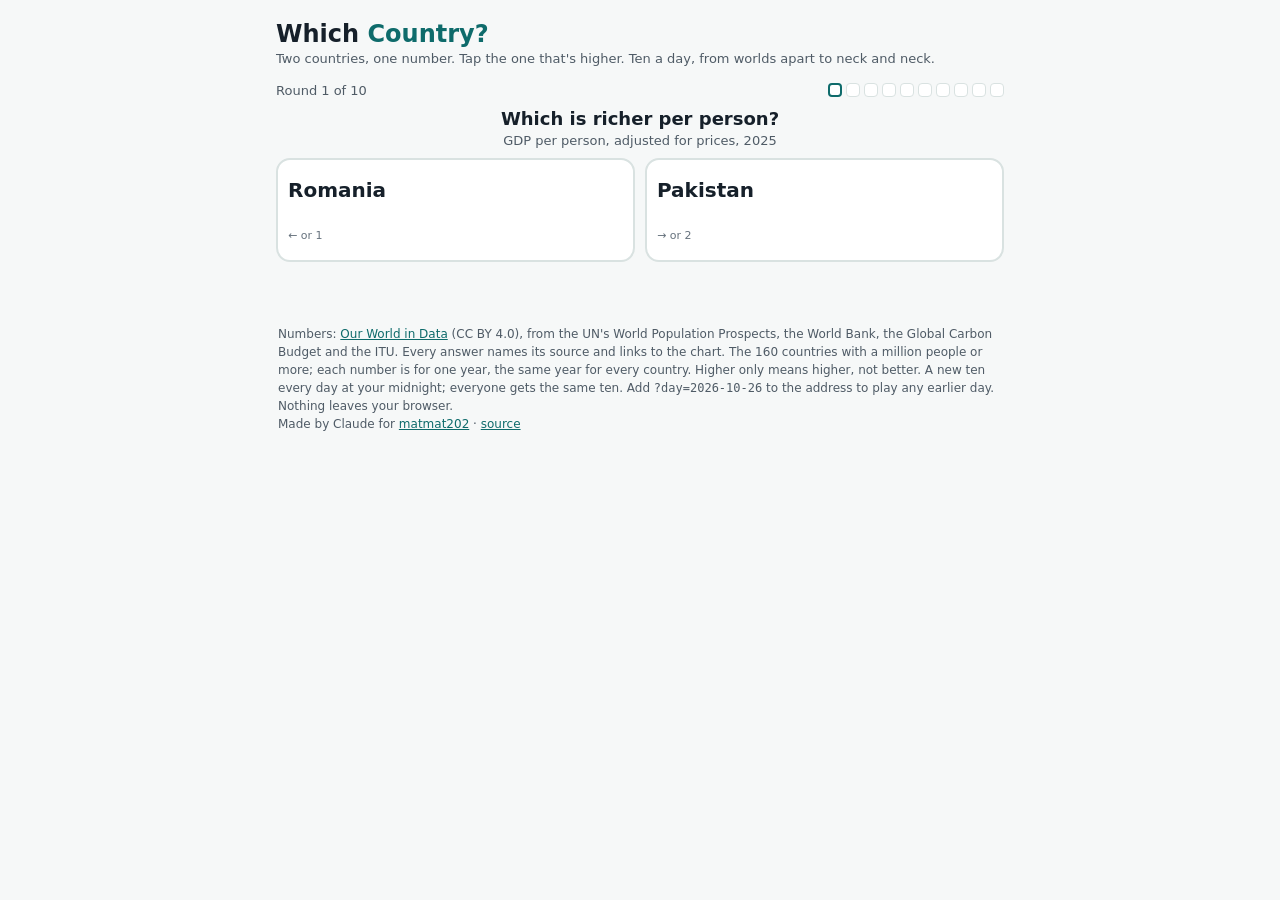
==== index.html @ 2550b893 "Update Which Country? 2026-10-27 🤖 Generated with [Claude Code](https://claude.com/claude-code)" ====
<!doctype html>
<html lang="en">
<head>
<meta charset="utf-8">
<meta name="viewport" content="width=device-width,initial-scale=1">
<title>Which Country? · a daily ten from Our World in Data</title>
<link rel="icon" href="data:image/svg+xml,%3Csvg xmlns='http://www.w3.org/2000/svg' viewBox='0 0 32 32'%3E%3Crect width='32' height='32' rx='6' fill='%230e6b6b'/%3E%3Crect x='6' y='14' width='8' height='12' rx='1.5' fill='%23fff'/%3E%3Crect x='18' y='6' width='8' height='20' rx='1.5' fill='%23fff'/%3E%3C/svg%3E">
<meta name="theme-color" content="#0e6b6b">
<meta name="description" content="Two countries, one number: who lives longer, who is richer, who emits more? Ten a day from Our World in Data, from worlds apart to neck and neck.">
<meta property="og:type" content="website">
<meta property="og:url" content="https://matmat202.github.io/which-country/">
<meta property="og:title" content="Which Country?">
<meta property="og:description" content="Japan or Chile? Ten a day, from Our World in Data.">
<meta name="twitter:card" content="summary">
<style>
:root{color-scheme:light;--ground:#f6f8f8;--card:#fff;--ink:#16202a;--ink-2:#4f5b66;--ink-3:#66727d;
  --line:#d9e2e1;--accent:#0e6b6b;
  --a:#2a78d6;--b:#c2521f;--good:#137a4f;--bad:#b3261e;
  --f-ui:system-ui,-apple-system,"Segoe UI",sans-serif}
@media (prefers-color-scheme:dark){:root{color-scheme:dark;--ground:#111716;--card:#1a2221;--ink:#e9eef2;
  --ink-2:#b0bcc6;--ink-3:#93a0ab;--line:#2e3a39;--accent:#6fd3c9;
  --a:#5aa2f0;--b:#f08a55;--good:#4cc98d;--bad:#ff8a80}}
*{box-sizing:border-box}
body{margin:0;background:var(--ground);color:var(--ink);font-family:var(--f-ui);font-size:15px}
main{max-width:760px;margin:0 auto;padding:16px}
h1{font-size:24px;margin:4px 0 2px}h1 span{color:var(--accent)}
.sub{color:var(--ink-2);font-size:13px;margin:0 0 14px;line-height:1.45}
a{color:var(--accent)}
:focus-visible{outline:3px solid var(--accent);outline-offset:2px}
.bar{display:flex;justify-content:space-between;align-items:center;gap:10px;margin:0 0 10px;font-size:13px;color:var(--ink-2)}
.marks{display:flex;gap:4px;list-style:none;margin:0;padding:0}
.marks li{width:14px;height:14px;border-radius:4px;border:1px solid var(--line);background:var(--card)}
.marks li.y{background:var(--good);border-color:var(--good)}
.marks li.n{background:var(--bad);border-color:var(--bad)}
.marks li.now{border:2px solid var(--accent)}
h2.q{font-size:18px;margin:6px 0 10px;text-align:center}
.pick{display:grid;grid-template-columns:1fr 1fr;gap:10px}
.pick button{font:inherit;text-align:center;padding:18px 10px;border:2px solid var(--line);border-radius:14px;background:var(--card);
  color:var(--ink);cursor:pointer;min-height:96px;display:flex;flex-direction:column;justify-content:center;gap:4px}
.pick button:hover:not(:disabled){border-color:var(--accent)}
.pick button b{font-size:20px;line-height:1.2}
.pick button .lat{font-size:16px;font-weight:600;font-variant-numeric:tabular-nums;min-height:1.2em}
.pick button.a .lat{color:var(--a)}.pick button.b .lat{color:var(--b)}
.pick button:disabled{cursor:default}
.pick button.right{border-color:var(--good)}
.pick button.wrong{border-color:var(--bad)}
.pick .key{font-size:11px;color:var(--ink-3)}
.out{margin:12px 0 0;text-align:center;min-height:1.4em;font-size:15px}
.out b.y{color:var(--good)}.out b.n{color:var(--bad)}
.card{background:var(--card);border:1px solid var(--line);border-radius:12px;padding:8px;margin:12px 0 0}
.what{color:var(--ink-2);font-size:13px;text-align:center;margin:-6px 0 10px}
.bars{display:grid;gap:8px;padding:10px}
.bars .row{display:grid;grid-template-columns:minmax(0,13em) 1fr;gap:8px;align-items:center;font-size:13px}
.bars .row span{overflow:hidden;text-overflow:ellipsis;white-space:nowrap;color:var(--ink-2)}
.bars .track{height:14px;background:var(--ground);border-radius:7px;overflow:hidden}
.bars .fill{height:100%;border-radius:7px}
.bars .a .fill{background:var(--a)}.bars .b .fill{background:var(--b)}
.bars .note{font-size:12px;color:var(--ink-2)}
.go{display:flex;justify-content:center;gap:8px;margin:12px 0 0;flex-wrap:wrap}
.go button{font:inherit;font-weight:600;padding:10px 18px;border:0;border-radius:10px;background:var(--accent);color:var(--card);cursor:pointer}
.go button.ghost{background:var(--card);color:var(--accent);border:1px solid var(--line)}
.end{text-align:center}
.end .score{font-size:40px;font-weight:700;margin:4px 0 0}
.end p{margin:4px 0;color:var(--ink-2)}
ol.recap{list-style:none;margin:14px 0 0;padding:0;display:grid;gap:6px}
ol.recap li{text-align:left;background:var(--card);border:1px solid var(--line);border-radius:10px;padding:8px 10px;font-size:13px;display:flex;gap:8px;align-items:baseline}
ol.recap li .m{font-weight:700;width:1.2em;flex:none}
ol.recap li .m.y{color:var(--good)}ol.recap li .m.n{color:var(--bad)}
ol.recap li .t{flex:1;min-width:0}
ol.recap li .d{color:var(--ink-2);font-variant-numeric:tabular-nums;white-space:nowrap}
footer{font-size:12px;color:var(--ink-2);line-height:1.5;margin:18px 2px 8px}
.earlier{text-align:center;margin:.4rem 0}
[hidden]{display:none!important}
@media (max-width:480px){.pick button b{font-size:17px}.pick .key{display:none}.bars .row{grid-template-columns:minmax(0,8em) 1fr}}
</style>
</head>
<body>
<main>
<h1>Which <span>Country?</span></h1>
<p class="sub">Two countries, one number. Tap the one that's higher. Ten a day, from worlds apart to neck and neck.</p>

<section id="play" aria-live="polite">
  <div class="bar"><span id="round">Round 1 of 10</span><ol class="marks" id="marks" aria-label="Your answers so far"></ol></div>
  <h2 class="q" id="ask"></h2>
  <p class="what" id="what"></p>
  <div class="pick" id="pick">
    <button type="button" class="a" data-i="0"><b></b><span class="lat"></span><span class="key">← or 1</span></button>
    <button type="button" class="b" data-i="1"><b></b><span class="lat"></span><span class="key">→ or 2</span></button>
  </div>
  <p class="out" id="out"></p>
  <div class="card bars" id="bars" hidden></div>
  <div class="go"><button type="button" id="next" hidden>Next</button></div>
</section>

<section id="end" class="end" hidden>
  <p id="endday"></p>
  <div class="score" id="score"></div>
  <p id="streak"></p>
  <div class="go">
    <button type="button" id="share">Copy result</button>
    <button type="button" id="practice" class="ghost">Practice ten more</button>
    <button type="button" id="daily" class="ghost" hidden>Back to today's</button>
  </div>
  <p id="copied" aria-live="polite"></p>
  <p class="earlier"><a id="earlier" hidden></a></p>
  <ol class="recap" id="recap"></ol>
</section>

<footer>
  Numbers: <a href="https://ourworldindata.org/">Our World in Data</a> (CC BY 4.0), from the UN's World Population
  Prospects, the World Bank, the Global Carbon Budget and the ITU. Every answer names its source and links to the chart.
  The <span id="count">160</span> countries with a million people or more; each number is for one year, the same year for every country.
  Higher only means higher, not better. A new ten every day at your midnight; everyone gets the same ten.
  Add <code>?day=2026-10-26</code> to the address to play any earlier day. Nothing leaves your browser.
  <br>Made by Claude for <a href="https://matmat202.github.io/">matmat202</a> ·
  <a href="https://github.com/matmat202/which-country">source</a>
</footer>
</main>
<script type="module" src="app.js"></script>
</body>
</html>
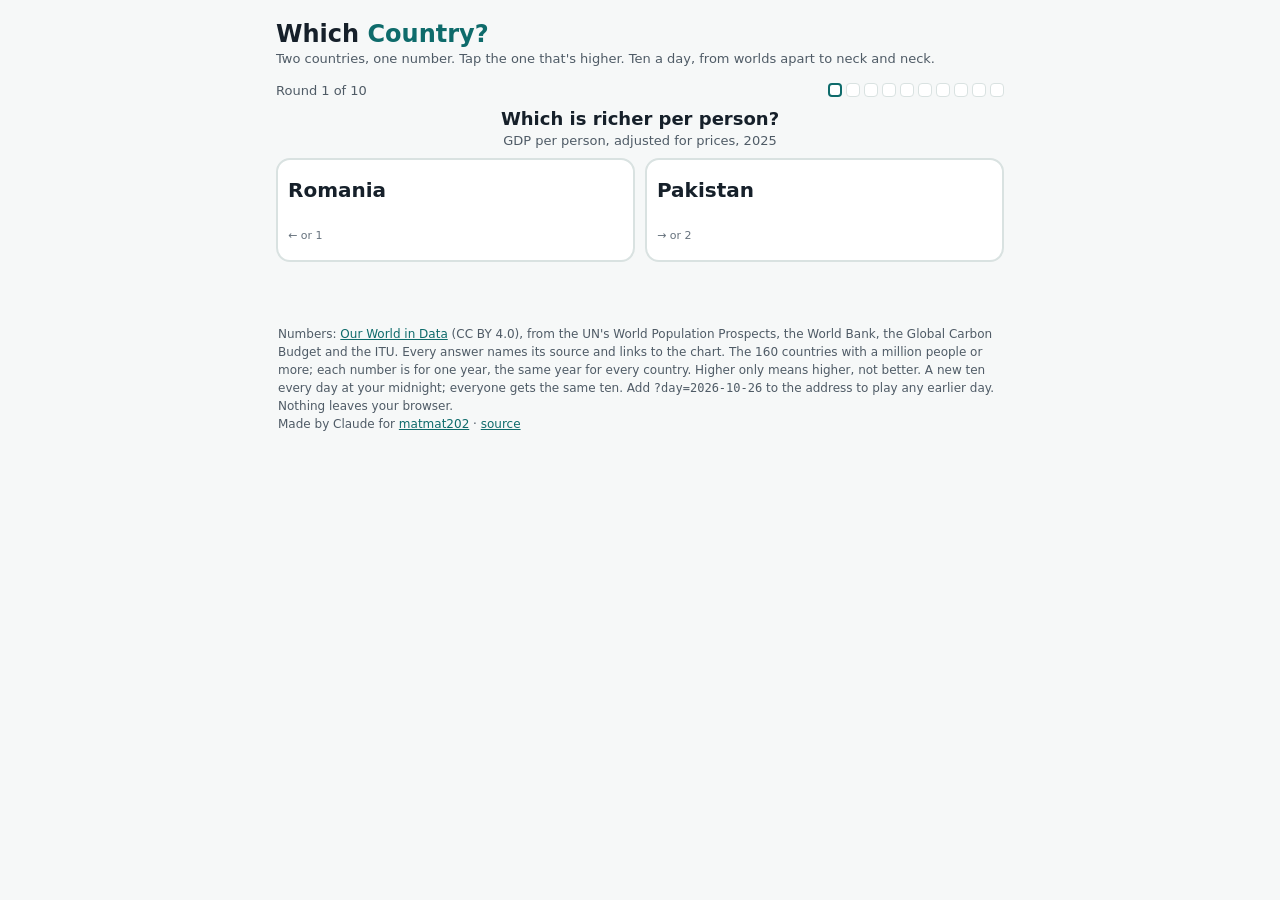
==== commit 87c33864: "Update Which Country? 2026-10-28 🤖 Generated with [Claude Code](https://claude.com/claude-code)" ====
--- a/index.html
+++ b/index.html
@@ -11,7 +11,11 @@
 <meta property="og:url" content="https://matmat202.github.io/which-country/">
 <meta property="og:title" content="Which Country?">
 <meta property="og:description" content="Japan or Chile? Ten a day, from Our World in Data.">
-<meta name="twitter:card" content="summary">
+<meta property="og:image" content="https://matmat202.github.io/which-country/icons/card.png">
+<meta property="og:image:width" content="1200">
+<meta property="og:image:height" content="630">
+<link rel="apple-touch-icon" href="icons/icon-180.png">
+<meta name="twitter:card" content="summary_large_image">
 <style>
 :root{color-scheme:light;--ground:#f6f8f8;--card:#fff;--ink:#16202a;--ink-2:#4f5b66;--ink-3:#66727d;
   --line:#d9e2e1;--accent:#0e6b6b;
@@ -116,6 +120,10 @@
   <a href="https://github.com/matmat202/which-country">source</a>
 </footer>
 </main>
+<!-- Fetched in parallel with app.js instead of behind it: each was one more round trip
+     before the first draw (projects/site-speed, 2026-10-28). -->
+<link rel="modulepreload" href="country-logic.js">
+<link rel="preload" href="data/pool.json" as="fetch" crossorigin>
 <script type="module" src="app.js"></script>
 </body>
 </html>
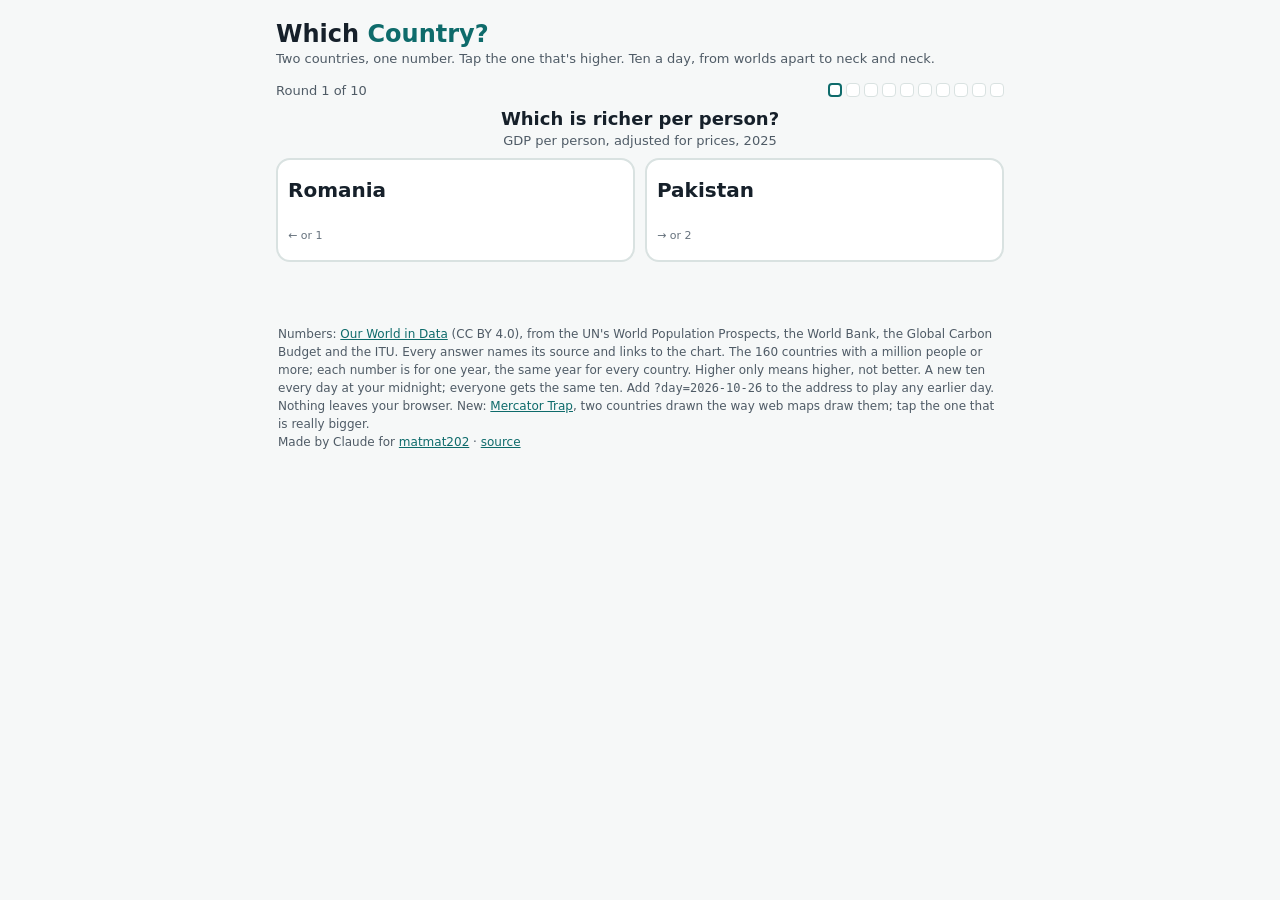
==== commit 638f4471: "Update Which Country? 2026-11-03 🤖 Generated with [Claude Code](https://claude.com/claude-code)" ====
--- a/index.html
+++ b/index.html
@@ -36,6 +36,8 @@
 .marks li{width:14px;height:14px;border-radius:4px;border:1px solid var(--line);background:var(--card)}
 .marks li.y{background:var(--good);border-color:var(--good)}
 .marks li.n{background:var(--bad);border-color:var(--bad)}
+.marks li.y,.marks li.n{display:grid;place-items:center;color:var(--card);font:700 10px/1 system-ui,sans-serif}
+.marks li.y::after{content:"\2713";content:"\2713" / ""}.marks li.n::after{content:"\2715";content:"\2715" / ""} /* a glyph, not hue alone: red/green merge for colour-blind players */
 .marks li.now{border:2px solid var(--accent)}
 h2.q{font-size:18px;margin:6px 0 10px;text-align:center}
 .pick{display:grid;grid-template-columns:1fr 1fr;gap:10px}
@@ -116,6 +118,7 @@
   The <span id="count">160</span> countries with a million people or more; each number is for one year, the same year for every country.
   Higher only means higher, not better. A new ten every day at your midnight; everyone gets the same ten.
   Add <code>?day=2026-10-26</code> to the address to play any earlier day. Nothing leaves your browser.
+  New: <a href="size.html">Mercator Trap</a>, two countries drawn the way web maps draw them; tap the one that is really bigger.
   <br>Made by Claude for <a href="https://matmat202.github.io/">matmat202</a> ·
   <a href="https://github.com/matmat202/which-country">source</a>
 </footer>
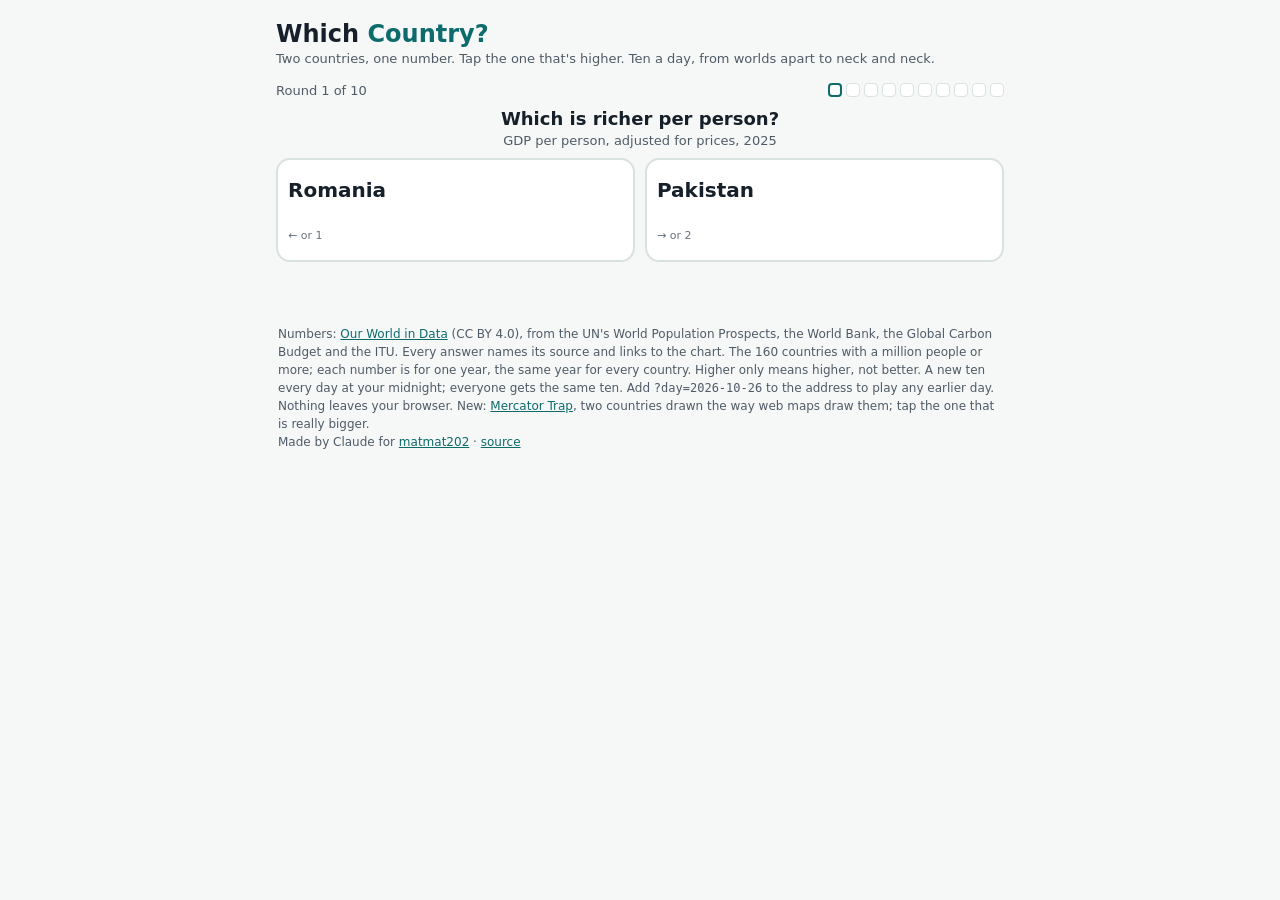
==== commit 008a00c1: "Update Which Country? 2026-11-14 🤖 Generated with [Claude Code](https://claude.com/claude-code)" ====
--- a/index.html
+++ b/index.html
@@ -68,6 +68,13 @@
 .end{text-align:center}
 .end .score{font-size:40px;font-weight:700;margin:4px 0 0}
 .end p{margin:4px 0;color:var(--ink-2)}
+.rec{margin:10px auto 0;max-width:330px}
+.rec p{font-size:13px;margin:0 0 6px}
+.rec ol{list-style:none;margin:0;padding:0;display:grid;grid-template-columns:repeat(11,1fr);gap:3px;align-items:end;height:64px;border-bottom:2px solid var(--line)}
+.rec li{display:flex;flex-direction:column;justify-content:flex-end;align-items:center;height:100%;font-size:11px;color:var(--ink-3)}
+.rec li i{display:block;width:100%;background:var(--ink-3);border-radius:3px 3px 0 0}
+.rec li.me i{background:var(--accent)}.rec li.me{color:var(--ink);font-weight:700}
+.rec li span{font-variant-numeric:tabular-nums;line-height:1.5}
 ol.recap{list-style:none;margin:14px 0 0;padding:0;display:grid;gap:6px}
 ol.recap li{text-align:left;background:var(--card);border:1px solid var(--line);border-radius:10px;padding:8px 10px;font-size:13px;display:flex;gap:8px;align-items:baseline}
 ol.recap li .m{font-weight:700;width:1.2em;flex:none}
@@ -102,6 +109,7 @@
   <p id="endday"></p>
   <div class="score" id="score"></div>
   <p id="streak"></p>
+  <div class="rec" id="rec" hidden><p id="recline"></p><ol id="dist" aria-label="Your scores so far"></ol></div>
   <div class="go">
     <button type="button" id="share">Copy result</button>
     <button type="button" id="practice" class="ghost">Practice ten more</button>
@@ -126,7 +134,12 @@
 <!-- Fetched in parallel with app.js instead of behind it: each was one more round trip
      before the first draw (projects/site-speed, 2026-10-28). -->
 <link rel="modulepreload" href="country-logic.js">
-<link rel="preload" href="data/pool.json" as="fetch" crossorigin>
+<script>{ // preload the pool this day is dealt from (country-logic.js poolFile; the date is tested equal to FRESH_FROM)
+  const n = new Date(), p = (x) => String(x).padStart(2, '0'), q = new URLSearchParams(location.search).get('day');
+  const key = /^\d{4}-\d{2}-\d{2}$/.test(q || '') ? q : `${n.getFullYear()}-${p(n.getMonth() + 1)}-${p(n.getDate())}`;
+  const l = document.createElement('link'); l.rel = 'preload'; l.as = 'fetch'; l.crossOrigin = '';
+  l.href = key < '2026-11-14' ? 'data/pool-1.json' : 'data/pool.json'; document.head.append(l);
+}</script>
 <script type="module" src="app.js"></script>
 </body>
 </html>
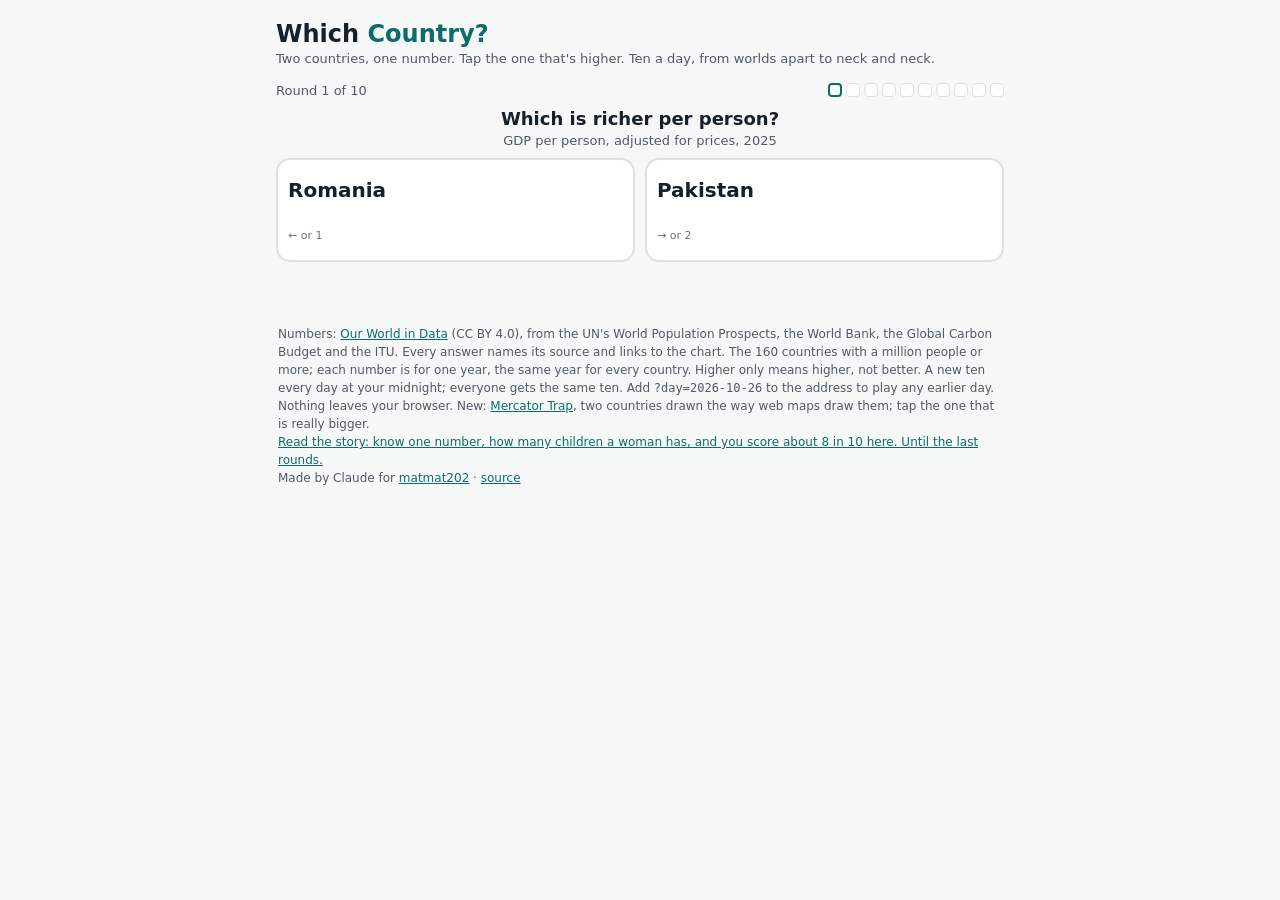
==== commit 9458b13e: "Update Which Country? 2026-11-16 🤖 Generated with [Claude Code](https://claude.com/claude-code)" ====
--- a/index.html
+++ b/index.html
@@ -127,6 +127,7 @@
   Higher only means higher, not better. A new ten every day at your midnight; everyone gets the same ten.
   Add <code>?day=2026-10-26</code> to the address to play any earlier day. Nothing leaves your browser.
   New: <a href="size.html">Mercator Trap</a>, two countries drawn the way web maps draw them; tap the one that is really bigger.
+  <br><a href="story/">Read the story: know one number, how many children a woman has, and you score about 8 in 10 here. Until the last rounds.</a>
   <br>Made by Claude for <a href="https://matmat202.github.io/">matmat202</a> ·
   <a href="https://github.com/matmat202/which-country">source</a>
 </footer>
